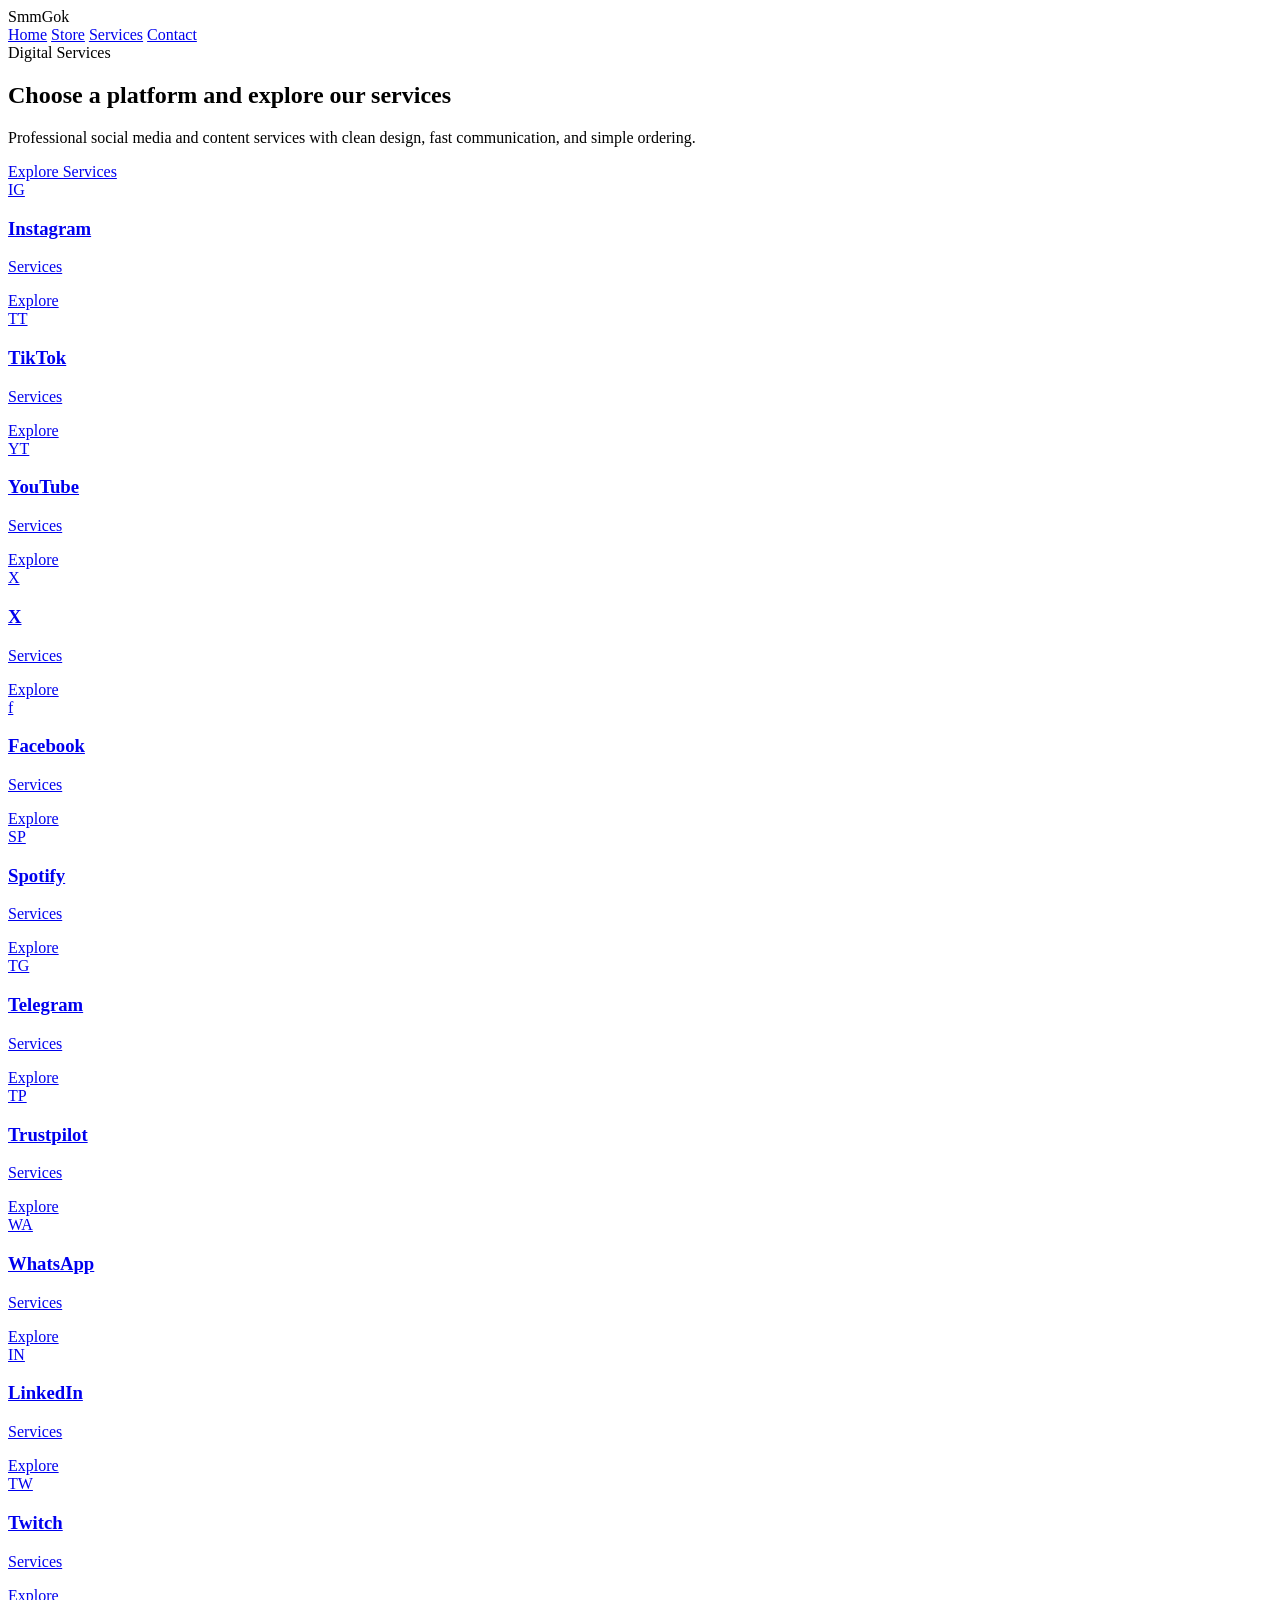
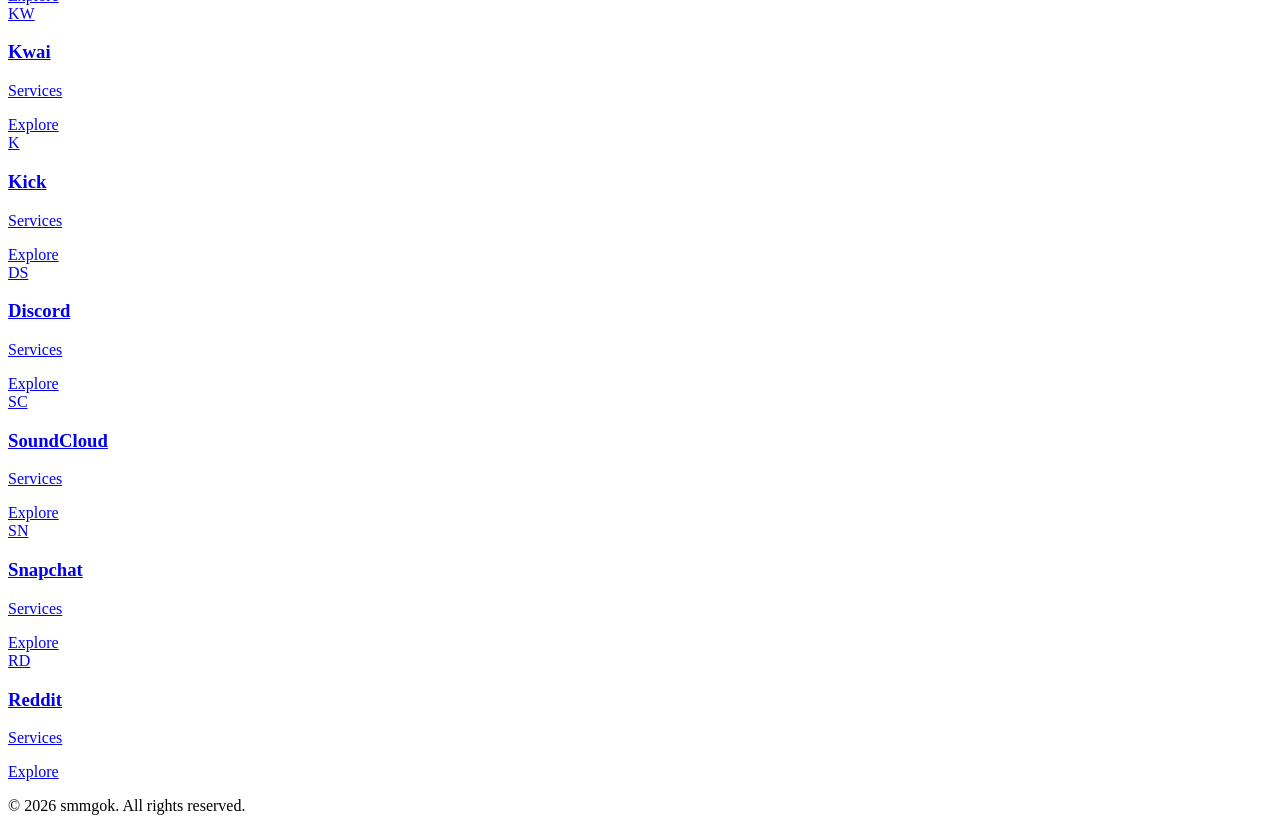
==== index.html @ 5c043e24 "Create index.html" ====
<!DOCTYPE html>
<html lang="en">
<head>
  <meta charset="UTF-8" />
  <meta name="viewport" content="width=device-width, initial-scale=1.0" />
  <title>Smm Gok</title>
  <link rel="preconnect" href="https://fonts.googleapis.com">
  <link rel="preconnect" href="https://fonts.gstatic.com" crossorigin>
  <link href="https://fonts.googleapis.com/css2?family=Inter:wght@400;500;600;700;800&display=swap" rel="stylesheet">
  <link rel="stylesheet" href="css/store.css" />
</head>
<body>
  <header class="topbar">
    <div class="container nav">
      <div class="brand">SmmGok</div>
      <nav>
        <a href="index.html">Home</a>
        <a href="store.html" class="active">Store</a>
        <a href="#services">Services</a>
        <a href="#contact">Contact</a>
      </nav>
    </div>
  </header>

  <section class="hero">
    <div class="container hero-inner">
      <div class="hero-text">
        <span class="hero-badge">Digital Services</span>
        <h1>Choose a platform and explore our services</h1>
        <p>
          Professional social media and content services with clean design,
          fast communication, and simple ordering.
        </p>
        <a href="#services" class="hero-btn">Explore Services</a>
      </div>
    </div>
  </section>

  <main class="services-section" id="services">
    <div class="container">
      <div class="services-grid">

        <a class="service-card instagram" href="services/instagram.html">
          <div class="icon">IG</div>
          <h3>Instagram</h3>
          <p>Services</p>
          <span class="card-btn">Explore</span>
        </a>

        <a class="service-card tiktok" href="services/tiktok.html">
          <div class="icon">TT</div>
          <h3>TikTok</h3>
          <p>Services</p>
          <span class="card-btn">Explore</span>
        </a>

        <a class="service-card youtube" href="services/youtube.html">
          <div class="icon">YT</div>
          <h3>YouTube</h3>
          <p>Services</p>
          <span class="card-btn">Explore</span>
        </a>

        <a class="service-card xplatform" href="services/x.html">
          <div class="icon">X</div>
          <h3>X</h3>
          <p>Services</p>
          <span class="card-btn">Explore</span>
        </a>

        <a class="service-card facebook" href="services/facebook.html">
          <div class="icon">f</div>
          <h3>Facebook</h3>
          <p>Services</p>
          <span class="card-btn">Explore</span>
        </a>

        <a class="service-card spotify" href="services/spotify.html">
          <div class="icon">SP</div>
          <h3>Spotify</h3>
          <p>Services</p>
          <span class="card-btn">Explore</span>
        </a>

        <a class="service-card telegram" href="services/telegram.html">
          <div class="icon">TG</div>
          <h3>Telegram</h3>
          <p>Services</p>
          <span class="card-btn">Explore</span>
        </a>

        <a class="service-card trustpilot" href="services/trustpilot.html">
          <div class="icon">TP</div>
          <h3>Trustpilot</h3>
          <p>Services</p>
          <span class="card-btn">Explore</span>
        </a>

        <a class="service-card whatsapp" href="services/whatsapp.html">
          <div class="icon">WA</div>
          <h3>WhatsApp</h3>
          <p>Services</p>
          <span class="card-btn">Explore</span>
        </a>

        <a class="service-card linkedin" href="services/linkedin.html">
          <div class="icon">IN</div>
          <h3>LinkedIn</h3>
          <p>Services</p>
          <span class="card-btn">Explore</span>
        </a>

        <a class="service-card twitch" href="services/twitch.html">
          <div class="icon">TW</div>
          <h3>Twitch</h3>
          <p>Services</p>
          <span class="card-btn">Explore</span>
        </a>

        <a class="service-card kwai" href="services/kwai.html">
          <div class="icon">KW</div>
          <h3>Kwai</h3>
          <p>Services</p>
          <span class="card-btn">Explore</span>
        </a>

        <a class="service-card kick" href="services/kick.html">
          <div class="icon">K</div>
          <h3>Kick</h3>
          <p>Services</p>
          <span class="card-btn">Explore</span>
        </a>

        <a class="service-card discord" href="services/discord.html">
          <div class="icon">DS</div>
          <h3>Discord</h3>
          <p>Services</p>
          <span class="card-btn">Explore</span>
        </a>

        <a class="service-card soundcloud" href="services/soundcloud.html">
          <div class="icon">SC</div>
          <h3>SoundCloud</h3>
          <p>Services</p>
          <span class="card-btn">Explore</span>
        </a>

        <a class="service-card snapchat" href="services/snapchat.html">
          <div class="icon">SN</div>
          <h3>Snapchat</h3>
          <p>Services</p>
          <span class="card-btn">Explore</span>
        </a>

        <a class="service-card reddit" href="services/reddit.html">
          <div class="icon">RD</div>
          <h3>Reddit</h3>
          <p>Services</p>
          <span class="card-btn">Explore</span>
        </a>

      </div>
    </div>
  </main>

  <footer class="footer" id="contact">
    <div class="container">
      <p>© 2026 smmgok. All rights reserved.</p>
    </div>
  </footer>

  <script src="js/store.js"></script>
</body>
</html>
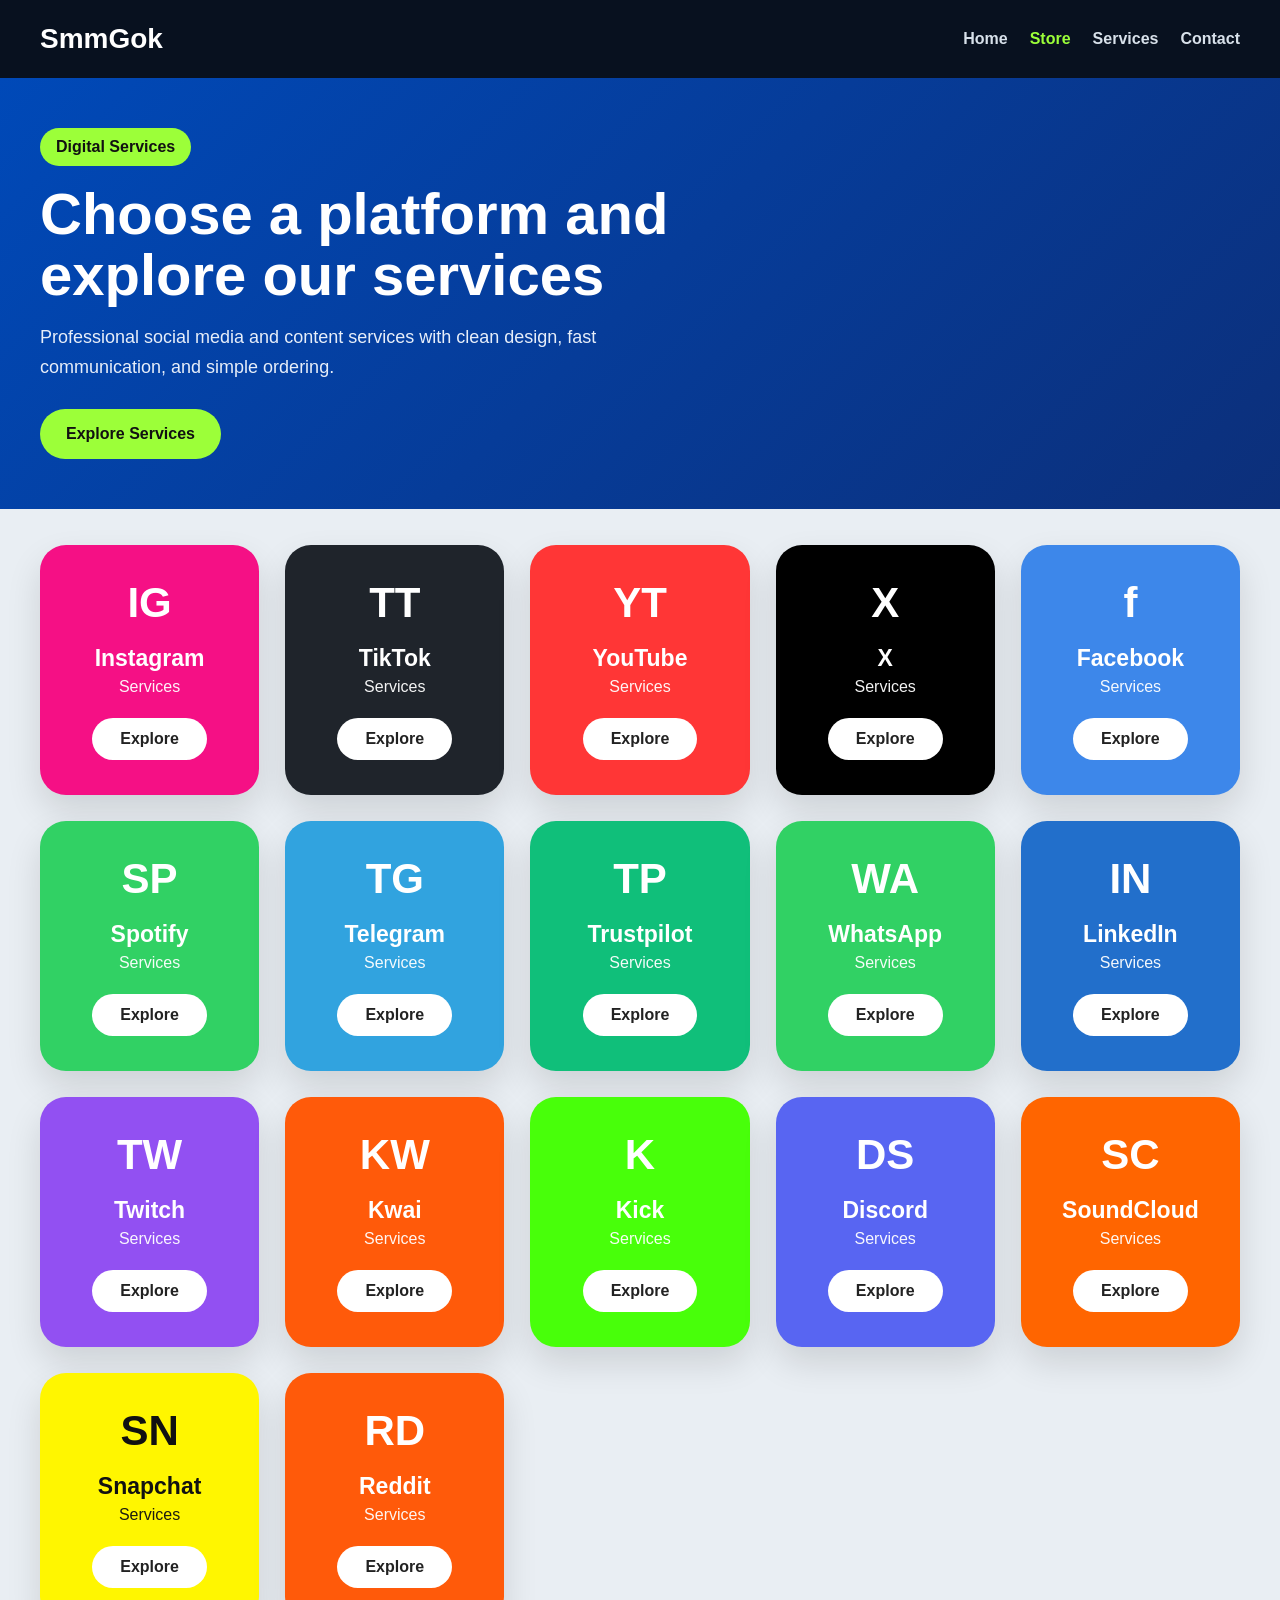
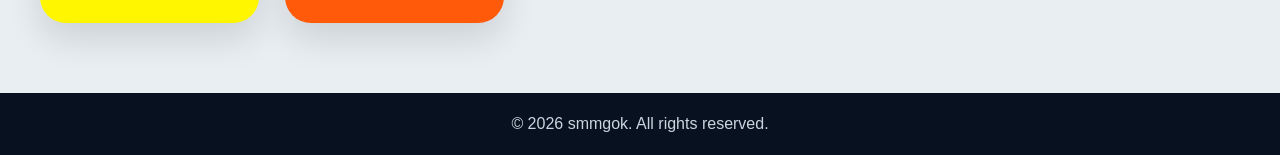
==== commit c35e7e2d: "Create index.html" ====
--- a/index.html
+++ b/index.html
@@ -2,173 +2,11 @@
 <html lang="en">
 <head>
   <meta charset="UTF-8" />
+  <meta http-equiv="refresh" content="0; url=store.html" />
   <meta name="viewport" content="width=device-width, initial-scale=1.0" />
   <title>Smm Gok</title>
-  <link rel="preconnect" href="https://fonts.googleapis.com">
-  <link rel="preconnect" href="https://fonts.gstatic.com" crossorigin>
-  <link href="https://fonts.googleapis.com/css2?family=Inter:wght@400;500;600;700;800&display=swap" rel="stylesheet">
-  <link rel="stylesheet" href="css/store.css" />
 </head>
 <body>
-  <header class="topbar">
-    <div class="container nav">
-      <div class="brand">SmmGok</div>
-      <nav>
-        <a href="index.html">Home</a>
-        <a href="store.html" class="active">Store</a>
-        <a href="#services">Services</a>
-        <a href="#contact">Contact</a>
-      </nav>
-    </div>
-  </header>
-
-  <section class="hero">
-    <div class="container hero-inner">
-      <div class="hero-text">
-        <span class="hero-badge">Digital Services</span>
-        <h1>Choose a platform and explore our services</h1>
-        <p>
-          Professional social media and content services with clean design,
-          fast communication, and simple ordering.
-        </p>
-        <a href="#services" class="hero-btn">Explore Services</a>
-      </div>
-    </div>
-  </section>
-
-  <main class="services-section" id="services">
-    <div class="container">
-      <div class="services-grid">
-
-        <a class="service-card instagram" href="services/instagram.html">
-          <div class="icon">IG</div>
-          <h3>Instagram</h3>
-          <p>Services</p>
-          <span class="card-btn">Explore</span>
-        </a>
-
-        <a class="service-card tiktok" href="services/tiktok.html">
-          <div class="icon">TT</div>
-          <h3>TikTok</h3>
-          <p>Services</p>
-          <span class="card-btn">Explore</span>
-        </a>
-
-        <a class="service-card youtube" href="services/youtube.html">
-          <div class="icon">YT</div>
-          <h3>YouTube</h3>
-          <p>Services</p>
-          <span class="card-btn">Explore</span>
-        </a>
-
-        <a class="service-card xplatform" href="services/x.html">
-          <div class="icon">X</div>
-          <h3>X</h3>
-          <p>Services</p>
-          <span class="card-btn">Explore</span>
-        </a>
-
-        <a class="service-card facebook" href="services/facebook.html">
-          <div class="icon">f</div>
-          <h3>Facebook</h3>
-          <p>Services</p>
-          <span class="card-btn">Explore</span>
-        </a>
-
-        <a class="service-card spotify" href="services/spotify.html">
-          <div class="icon">SP</div>
-          <h3>Spotify</h3>
-          <p>Services</p>
-          <span class="card-btn">Explore</span>
-        </a>
-
-        <a class="service-card telegram" href="services/telegram.html">
-          <div class="icon">TG</div>
-          <h3>Telegram</h3>
-          <p>Services</p>
-          <span class="card-btn">Explore</span>
-        </a>
-
-        <a class="service-card trustpilot" href="services/trustpilot.html">
-          <div class="icon">TP</div>
-          <h3>Trustpilot</h3>
-          <p>Services</p>
-          <span class="card-btn">Explore</span>
-        </a>
-
-        <a class="service-card whatsapp" href="services/whatsapp.html">
-          <div class="icon">WA</div>
-          <h3>WhatsApp</h3>
-          <p>Services</p>
-          <span class="card-btn">Explore</span>
-        </a>
-
-        <a class="service-card linkedin" href="services/linkedin.html">
-          <div class="icon">IN</div>
-          <h3>LinkedIn</h3>
-          <p>Services</p>
-          <span class="card-btn">Explore</span>
-        </a>
-
-        <a class="service-card twitch" href="services/twitch.html">
-          <div class="icon">TW</div>
-          <h3>Twitch</h3>
-          <p>Services</p>
-          <span class="card-btn">Explore</span>
-        </a>
-
-        <a class="service-card kwai" href="services/kwai.html">
-          <div class="icon">KW</div>
-          <h3>Kwai</h3>
-          <p>Services</p>
-          <span class="card-btn">Explore</span>
-        </a>
-
-        <a class="service-card kick" href="services/kick.html">
-          <div class="icon">K</div>
-          <h3>Kick</h3>
-          <p>Services</p>
-          <span class="card-btn">Explore</span>
-        </a>
-
-        <a class="service-card discord" href="services/discord.html">
-          <div class="icon">DS</div>
-          <h3>Discord</h3>
-          <p>Services</p>
-          <span class="card-btn">Explore</span>
-        </a>
-
-        <a class="service-card soundcloud" href="services/soundcloud.html">
-          <div class="icon">SC</div>
-          <h3>SoundCloud</h3>
-          <p>Services</p>
-          <span class="card-btn">Explore</span>
-        </a>
-
-        <a class="service-card snapchat" href="services/snapchat.html">
-          <div class="icon">SN</div>
-          <h3>Snapchat</h3>
-          <p>Services</p>
-          <span class="card-btn">Explore</span>
-        </a>
-
-        <a class="service-card reddit" href="services/reddit.html">
-          <div class="icon">RD</div>
-          <h3>Reddit</h3>
-          <p>Services</p>
-          <span class="card-btn">Explore</span>
-        </a>
-
-      </div>
-    </div>
-  </main>
-
-  <footer class="footer" id="contact">
-    <div class="container">
-      <p>© 2026 smmgok. All rights reserved.</p>
-    </div>
-  </footer>
-
-  <script src="js/store.js"></script>
+  <p>Redirecting to <a href="store.html">store</a>...</p>
 </body>
 </html>
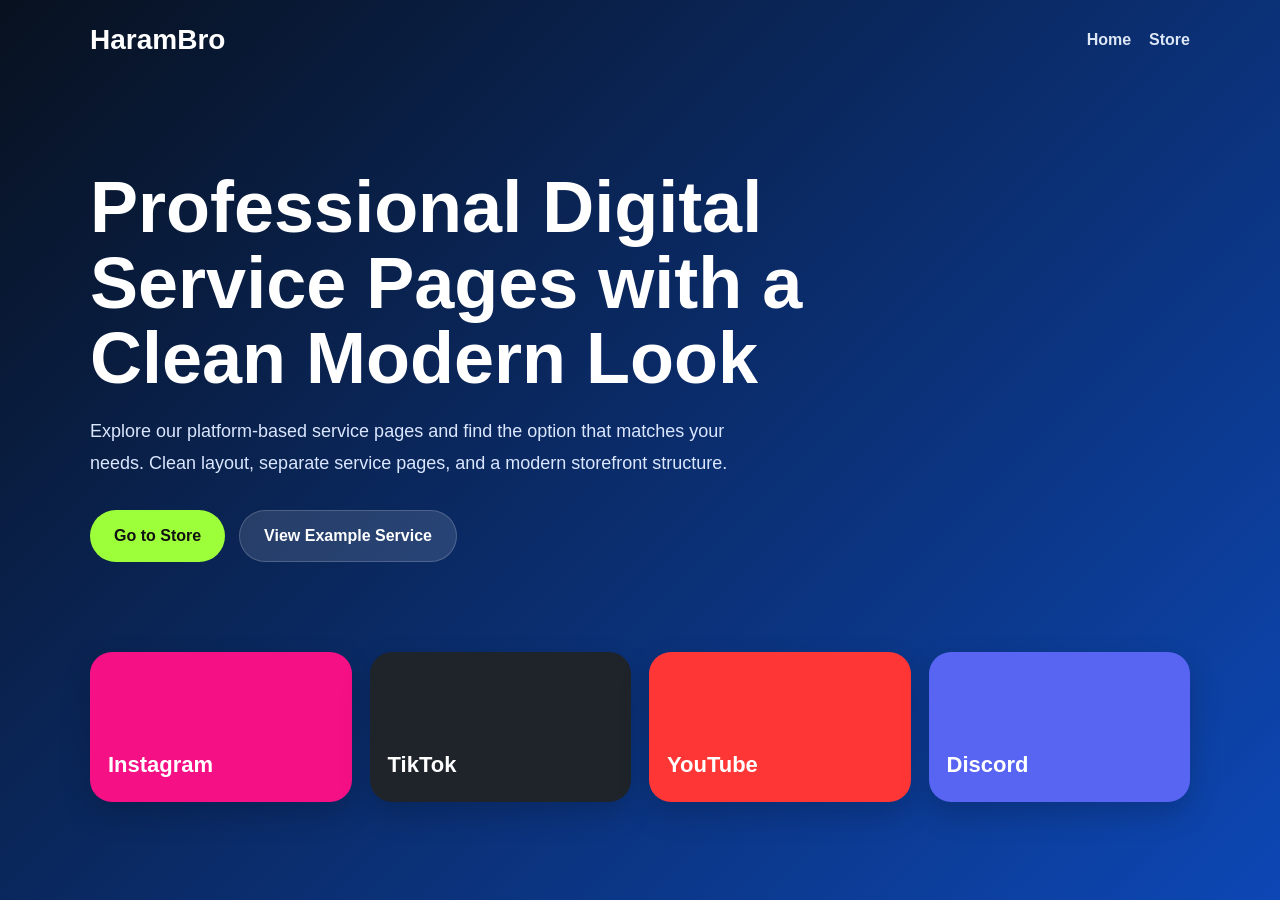
==== commit ea6adde8: "Update index.html" ====
--- a/index.html
+++ b/index.html
@@ -2,11 +2,195 @@
 <html lang="en">
 <head>
   <meta charset="UTF-8" />
-  <meta http-equiv="refresh" content="0; url=store.html" />
   <meta name="viewport" content="width=device-width, initial-scale=1.0" />
-  <title>Smm Gok</title>
+  <title>HaramBro</title>
+  <link rel="preconnect" href="https://fonts.googleapis.com">
+  <link rel="preconnect" href="https://fonts.gstatic.com" crossorigin>
+  <link href="https://fonts.googleapis.com/css2?family=Inter:wght@400;500;600;700;800&display=swap" rel="stylesheet">
+  <style>
+    * {
+      margin: 0;
+      padding: 0;
+      box-sizing: border-box;
+    }
+
+    body {
+      font-family: "Inter", sans-serif;
+      background: linear-gradient(135deg, #08111f, #0d47b5);
+      color: #fff;
+      min-height: 100vh;
+    }
+
+    a {
+      text-decoration: none;
+      color: inherit;
+    }
+
+    .container {
+      width: min(1100px, calc(100% - 32px));
+      margin: 0 auto;
+    }
+
+    .topbar {
+      padding: 24px 0;
+    }
+
+    .nav {
+      display: flex;
+      align-items: center;
+      justify-content: space-between;
+    }
+
+    .brand {
+      font-size: 28px;
+      font-weight: 800;
+    }
+
+    .nav-links {
+      display: flex;
+      gap: 18px;
+    }
+
+    .nav-links a {
+      color: #dce6f5;
+      font-weight: 600;
+    }
+
+    .hero {
+      padding: 90px 0 70px;
+    }
+
+    .hero h1 {
+      font-size: clamp(38px, 7vw, 72px);
+      line-height: 1.05;
+      max-width: 760px;
+      margin-bottom: 18px;
+    }
+
+    .hero p {
+      max-width: 680px;
+      font-size: 18px;
+      line-height: 1.8;
+      color: #dbe7ff;
+      margin-bottom: 30px;
+    }
+
+    .hero-actions {
+      display: flex;
+      gap: 14px;
+      flex-wrap: wrap;
+    }
+
+    .btn {
+      display: inline-flex;
+      align-items: center;
+      justify-content: center;
+      min-height: 52px;
+      padding: 0 24px;
+      border-radius: 999px;
+      font-weight: 800;
+    }
+
+    .btn-primary {
+      background: #9cff39;
+      color: #111;
+    }
+
+    .btn-secondary {
+      background: rgba(255,255,255,0.12);
+      color: #fff;
+      border: 1px solid rgba(255,255,255,0.18);
+    }
+
+    .preview {
+      padding: 20px 0 80px;
+    }
+
+    .preview-grid {
+      display: grid;
+      grid-template-columns: repeat(4, minmax(180px, 1fr));
+      gap: 18px;
+    }
+
+    .preview-card {
+      border-radius: 22px;
+      padding: 24px 18px;
+      min-height: 150px;
+      display: flex;
+      align-items: end;
+      font-size: 22px;
+      font-weight: 800;
+      box-shadow: 0 12px 30px rgba(0,0,0,.18);
+    }
+
+    .instagram { background: #f51085; }
+    .tiktok { background: #1f242b; }
+    .youtube { background: #ff3636; }
+    .discord { background: #5865f2; }
+
+    @media (max-width: 900px) {
+      .preview-grid {
+        grid-template-columns: repeat(2, minmax(180px, 1fr));
+      }
+    }
+
+    @media (max-width: 560px) {
+      .nav {
+        flex-direction: column;
+        gap: 14px;
+      }
+
+      .preview-grid {
+        grid-template-columns: 1fr;
+      }
+
+      .hero {
+        padding-top: 60px;
+      }
+
+      .hero p {
+        font-size: 16px;
+      }
+    }
+  </style>
 </head>
 <body>
-  <p>Redirecting to <a href="store.html">store</a>...</p>
+  <header class="topbar">
+    <div class="container nav">
+      <div class="brand">HaramBro</div>
+      <nav class="nav-links">
+        <a href="index.html">Home</a>
+        <a href="store.html">Store</a>
+      </nav>
+    </div>
+  </header>
+
+  <main>
+    <section class="hero">
+      <div class="container">
+        <h1>Professional Digital Service Pages with a Clean Modern Look</h1>
+        <p>
+          Explore our platform-based service pages and find the option that matches
+          your needs. Clean layout, separate service pages, and a modern storefront structure.
+        </p>
+
+        <div class="hero-actions">
+          <a href="store.html" class="btn btn-primary">Go to Store</a>
+          <a href="services/instagram.html" class="btn btn-secondary">View Example Service</a>
+        </div>
+      </div>
+    </section>
+
+    <section class="preview">
+      <div class="container">
+        <div class="preview-grid">
+          <a href="services/instagram.html" class="preview-card instagram">Instagram</a>
+          <a href="services/tiktok.html" class="preview-card tiktok">TikTok</a>
+          <a href="services/youtube.html" class="preview-card youtube">YouTube</a>
+          <a href="services/discord.html" class="preview-card discord">Discord</a>
+        </div>
+      </div>
+    </section>
+  </main>
 </body>
 </html>
